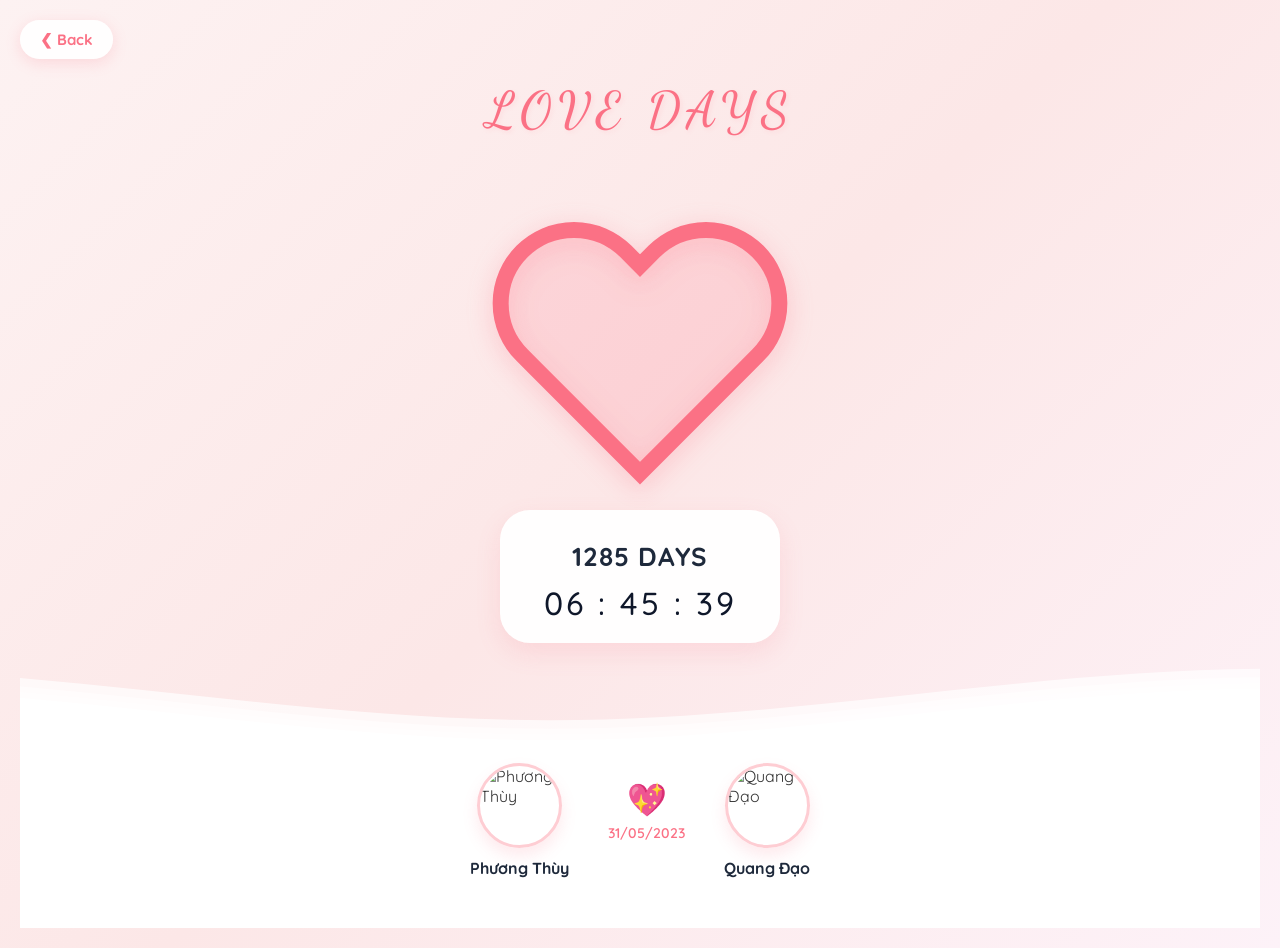
==== days.html @ f85bf38a "new" ====
<!DOCTYPE html>
<html lang="vi">
<head>
    <meta charset="UTF-8">
    <meta name="viewport" content="width=device-width, initial-scale=1.0">
    <title>Love Days</title>
    <link rel="stylesheet" href="style.css">
</head>
<body>
    <a href="menu.html" class="back-btn">❮ Back</a>

    <div class="page-title">LOVE DAYS</div>

    <div class="big-heart-container" onclick="openPopup()" title="Bấm vào anh đi!">
        <svg viewBox="0 0 24 24" xmlns="http://www.w3.org/2000/svg">
            <path d="M20.84 4.61a5.5 5.5 0 0 0-7.78 0L12 5.67l-1.06-1.06a5.5 5.5 0 0 0-7.78 7.78l1.06 1.06L12 21.23l7.78-7.78 1.06-1.06a5.5 5.5 0 0 0 0-7.78z"></path>
        </svg>
    </div>

    <div class="counter-box">
        <div class="days-number"><span id="day-count">0</span> DAYS</div>
        <div class="timer" id="time-count">00 : 00 : 00</div>
    </div>

    <div class="wave-container">
        <svg class="waves" xmlns="http://www.w3.org/2000/svg" xmlns:xlink="http://www.w3.org/1999/xlink" viewBox="0 24 150 28" preserveAspectRatio="none" shape-rendering="auto">
            <defs>
                <path id="gentle-wave" d="M-160 44c30 0 58-18 88-18s 58 18 88 18 58-18 88-18 58 18 88 18 v44h-352z" />
            </defs>
            <g class="parallax">
                <use xlink:href="#gentle-wave" x="48" y="0" fill="rgba(255,255,255,0.7)" />
                <use xlink:href="#gentle-wave" x="48" y="3" fill="rgba(255,255,255,0.5)" />
                <use xlink:href="#gentle-wave" x="48" y="5" fill="rgba(255,255,255,0.3)" />
                <use xlink:href="#gentle-wave" x="48" y="7" fill="#ffffff" />
            </g>
        </svg>
    </div>

    <div class="bottom-white-section">
        <div class="profiles-container">
            <div class="person">
                <img src="https://images.unsplash.com/photo-1534528741775-53994a69daeb?w=400&auto=format&fit=crop" alt="Phương Thùy">
                <div class="person-name">Phương Thùy</div>
            </div>

            <div class="center-info">
                <div class="center-heart">💖</div>
                <div class="anniversary-date">31/05/2023</div>
            </div>

            <div class="person">
                <img src="https://images.unsplash.com/photo-1506794778202-cad84cf45f1d?w=400&auto=format&fit=crop" alt="Quang Đạo">
                <div class="person-name">Quang Đạo</div>
            </div>
        </div>
    </div>

    <div class="popup-overlay" id="secret-popup" onclick="closePopupOutside(event)">
        <div class="popup-box">
            <div class="popup-decor">🎁</div>
            <h3>Bí mật nhỏ...</h3>
            <p>Mỗi khi thấy nhớ em, anh lại vào đây ngắm cái đồng hồ này chạy. Cảm ơn em đã ở bên anh suốt thời gian qua!</p>
            <button class="close-btn" onclick="closePopup()">Yêu anh nhất!</button>
        </div>
    </div>

    <script>
        const startDate = new Date("2023-05-31T00:00:00").getTime();

        function updateTimer() {
            const now = new Date().getTime();
            const difference = now - startDate;

            const days = Math.floor(difference / (1000 * 60 * 60 * 24));
            const hours = Math.floor((difference % (1000 * 60 * 60 * 24)) / (1000 * 60 * 60));
            const minutes = Math.floor((difference % (1000 * 60 * 60)) / (1000 * 60));
            const seconds = Math.floor((difference % (1000 * 60)) / 1000);

            const formatHours = hours < 10 ? "0" + hours : hours;
            const formatMinutes = minutes < 10 ? "0" + minutes : minutes;
            const formatSeconds = seconds < 10 ? "0" + seconds : seconds;

            document.getElementById("day-count").innerText = days;
            document.getElementById("time-count").innerText = `${formatHours} : ${formatMinutes} : ${formatSeconds}`;
        }

        setInterval(updateTimer, 1000);
        updateTimer();

        const popup = document.getElementById("secret-popup");

        function openPopup() {
            popup.classList.add("show");
        }

        function closePopup() {
            popup.classList.remove("show");
        }

        function closePopupOutside(event) {
            if (event.target === popup) {
                closePopup();
            }
        }
    </script>
</body>
</html>
---- style.css ----
/* style.css - BẢN NÂNG CẤP ANIMATION VIP */
@import url('https://fonts.googleapis.com/css2?family=Dancing+Script:wght@700&family=Quicksand:wght@500;600;700&display=swap');

* {
    box-sizing: border-box;
    margin: 0;
    padding: 0;
}

/* Nền chuyển màu mượt mà + Hiệu ứng xuất hiện */
body {
    font-family: 'Quicksand', sans-serif;
    background: linear-gradient(135deg, #fff5f5, #fce7e7, #fdf2f8, #fff5f5);
    background-size: 400% 400%;
    animation: gradientBG 15s ease infinite, fadeIn 0.8s ease-out forwards;
    color: #333;
    min-height: 100vh;
    display: flex;
    flex-direction: column;
    align-items: center;
    padding: 20px;
    overflow-x: hidden;
}

/* Keyframe cho nền và xuất hiện trang */
@keyframes gradientBG {
    0% { background-position: 0% 50%; }
    50% { background-position: 100% 50%; }
    100% { background-position: 0% 50%; }
}

@keyframes fadeIn {
    from { opacity: 0; }
    to { opacity: 1; }
}

/* Nút quay lại Menu (Có hiệu ứng nảy) */
.back-btn {
    position: absolute;
    top: 20px;
    left: 20px;
    text-decoration: none;
    color: #fb7185;
    font-weight: bold;
    font-size: 16px;
    background: white;
    padding: 8px 18px;
    border-radius: 20px;
    box-shadow: 0 4px 10px rgba(251, 113, 133, 0.2);
    transition: all 0.3s cubic-bezier(0.25, 0.8, 0.25, 1);
    z-index: 100;
}

.back-btn:hover {
    transform: translateX(-5px);
    box-shadow: 0 6px 15px rgba(251, 113, 133, 0.4);
    background: #fff0f2;
}

/* Tiêu đề chung (Rơi từ trên xuống) */
.page-title {
    font-family: 'Dancing Script', cursive;
    font-size: 45px;
    color: #fb7185;
    margin-top: 40px;
    margin-bottom: 30px;
    text-align: center;
    letter-spacing: 1px;
    text-shadow: 2px 2px 4px rgba(251, 113, 133, 0.1);
    animation: slideDown 0.8s cubic-bezier(0.25, 0.8, 0.25, 1) forwards;
}

@keyframes slideDown {
    from { opacity: 0; transform: translateY(-30px); }
    to { opacity: 1; transform: translateY(0); }
}

/* --- TRANG MENU CHÍNH --- */
.menu-card {
    background-color: rgba(255, 255, 255, 0.9);
    backdrop-filter: blur(10px);
    width: 100%;
    max-width: 400px;
    border-radius: 25px;
    padding: 25px;
    margin-bottom: 20px;
    text-align: center;
    text-decoration: none;
    color: inherit;
    display: block;
    box-shadow: 0 10px 25px rgba(251, 113, 133, 0.15);
    border: 2px solid transparent;
    transition: all 0.4s cubic-bezier(0.175, 0.885, 0.32, 1.275);
    
    /* Trượt từ dưới lên, mờ ảo xuất hiện */
    opacity: 0;
    transform: translateY(40px);
    animation: slideUpFade 0.6s cubic-bezier(0.25, 0.8, 0.25, 1) forwards;
}

/* Set delay để các nút xuất hiện lần lượt (Stagger effect) */
a.menu-card:nth-of-type(1) { animation-delay: 0.1s; }
a.menu-card:nth-of-type(2) { animation-delay: 0.2s; }
a.menu-card:nth-of-type(3) { animation-delay: 0.3s; }

@keyframes slideUpFade {
    to { opacity: 1; transform: translateY(0); }
}

.menu-card:hover {
    transform: scale(1.03) translateY(-5px) !important;
    border: 2px solid #fecdd3;
    box-shadow: 0 15px 35px rgba(251, 113, 133, 0.25);
}

.menu-card-icon {
    font-size: 50px;
    margin-bottom: 15px;
    /* Hiệu ứng nhịp đập cho icon */
    animation: pulse 2s infinite ease-in-out;
}

.menu-card h3 {
    font-size: 22px;
    margin-bottom: 5px;
    color: #e11d48;
}

.menu-card p {
    font-size: 14px;
    color: #64748b;
    margin-bottom: 10px;
}

/* --- TRANG ĐẾM NGÀY --- */
.big-heart-container {
    position: relative;
    width: 280px;
    height: 280px;
    margin: 30px auto;
    /* Trái tim đập thình thịch */
    animation: pulse 1.5s infinite ease-in-out;
}

@keyframes pulse {
    0% { transform: scale(1); }
    50% { transform: scale(1.05); }
    100% { transform: scale(1); }
}

.big-heart {
    width: 100%;
    height: 100%;
    background: url('data:image/svg+xml;utf8,<svg xmlns="http://www.w3.org/2000/svg" viewBox="0 0 24 24" fill="none" stroke="%23ff9a9e" stroke-width="0.8"><path d="M20.84 4.61a5.5 5.5 0 0 0-7.78 0L12 5.67l-1.06-1.06a5.5 5.5 0 0 0-7.78 7.78l1.06 1.06L12 21.23l7.78-7.78 1.06-1.06a5.5 5.5 0 0 0 0-7.78z"></path></svg>') no-repeat center;
    background-size: contain;
    filter: drop-shadow(0 10px 15px rgba(251, 113, 133, 0.3));
}

.days-number {
    font-size: 45px;
    font-weight: 700;
    margin-top: 10px;
    text-align: center;
    color: #333;
    animation: popIn 0.8s cubic-bezier(0.175, 0.885, 0.32, 1.275) forwards;
}

.timer {
    font-size: 28px;
    font-weight: 600;
    text-align: center;
    letter-spacing: 3px;
    color: #64748b;
    margin-top: 10px;
    animation: fadeIn 1s ease-in forwards;
    animation-delay: 0.5s;
    opacity: 0;
}

@keyframes popIn {
    0% { opacity: 0; transform: scale(0.5); }
    100% { opacity: 1; transform: scale(1); }
}

* {
            box-sizing: border-box;
            margin: 0;
            padding: 0;
        }

        body {
            font-family: 'Quicksand', sans-serif;
            background: linear-gradient(180deg, #fdf2f2 0%, #fce7e7 100%);
            min-height: 100vh;
            display: flex;
            flex-direction: column;
            align-items: center;
            overflow-x: hidden;
            color: #333;
        }

        .back-btn {
            position: absolute;
            top: 20px;
            left: 20px;
            text-decoration: none;
            color: #64748b;
            font-weight: 600;
            font-size: 14px;
            background: rgba(255, 255, 255, 0.8);
            padding: 8px 16px;
            border-radius: 20px;
            box-shadow: 0 2px 10px rgba(0,0,0,0.05);
            transition: all 0.3s;
            backdrop-filter: blur(5px);
            z-index: 10;
        }

        .back-btn:hover {
            background: white;
            transform: translateX(-3px);
        }

        .page-title {
            margin-top: 60px;
            font-size: 28px;
            font-weight: 500;
            color: #f43f5e;
            letter-spacing: 6px;
            text-shadow: 1px 1px 3px rgba(244, 63, 94, 0.1);
        }

        /* --- TRÁI TIM RUNG RUNG VÀ CÓ MÀU HỒNG --- */
        .big-heart-container {
            width: 320px;
            height: 320px;
            margin-top: 20px;
            display: flex;
            justify-content: center;
            align-items: center;
            /* Đổi sang animation rung nhẹ */
            animation: rungNhe 2s infinite; 
            cursor: pointer; 
            transition: filter 0.3s;
            z-index: 5;
        }

        .big-heart-container:hover {
            /* Tỏa sáng khi rê chuột vào */
            filter: drop-shadow(0 0 20px rgba(251, 113, 133, 0.8));
        }

        .big-heart-container svg {
            width: 100%;
            height: 100%;
            stroke: #fb7185; /* Viền hồng đậm */
            stroke-width: 1.2;
            /* Tô màu hồng nhạt cùng tone bên trong trái tim */
            fill: rgba(251, 113, 133, 0.15); 
            filter: drop-shadow(0 6px 12px rgba(251, 113, 133, 0.3));
        }

        /* Keyframes: Vừa đập to ra vừa lắc qua lắc lại 3 độ */
        @keyframes rungNhe {
            0% { transform: scale(1) rotate(0deg); }
            10% { transform: scale(1.05) rotate(-3deg); }
            20% { transform: scale(1.05) rotate(3deg); }
            30% { transform: scale(1.05) rotate(-3deg); }
            40% { transform: scale(1.05) rotate(3deg); }
            50% { transform: scale(1) rotate(0deg); }
            100% { transform: scale(1) rotate(0deg); }
        }

        .counter-box {
            background: rgba(255, 255, 255, 0.95);
            backdrop-filter: blur(10px);
            padding: 20px 40px;
            border-radius: 30px;
            box-shadow: 0 10px 25px rgba(251, 113, 133, 0.15);
            text-align: center;
            margin-top: -30px;
            z-index: 6;
            min-width: 280px;
            pointer-events: none; 
        }

        .days-number {
            font-size: 26px;
            font-weight: 700;
            color: #1e293b;
            letter-spacing: 1px;
            margin-bottom: 8px;
        }

        .timer {
            font-size: 32px;
            font-weight: 500;
            color: #0f172a;
            letter-spacing: 3px;
        }

        /* --- ANIMATION LƯỢN SÓNG --- */
        .wave-container {
            width: 100%;
            height: 80px;
            margin-top: 20px;
            overflow: hidden;
            line-height: 0; 
        }

        .waves {
            width: 100%;
            height: 100%;
        }

        .parallax > use {
            animation: move-forever 25s cubic-bezier(.55,.5,.45,.5) infinite;
        }
        .parallax > use:nth-child(1) { animation-delay: -2s; animation-duration: 7s; }
        .parallax > use:nth-child(2) { animation-delay: -3s; animation-duration: 10s; }
        .parallax > use:nth-child(3) { animation-delay: -4s; animation-duration: 13s; }
        .parallax > use:nth-child(4) { animation-delay: -5s; animation-duration: 20s; }

        @keyframes move-forever {
            0% { transform: translate3d(-90px,0,0); }
            100% { transform: translate3d(85px,0,0); }
        }

        /* --- KHU VỰC AVATAR --- */
        .bottom-white-section {
            background-color: #ffffff;
            width: 100%;
            flex-grow: 1;
            display: flex;
            justify-content: center;
            align-items: flex-start;
            padding-top: 20px;
            padding-bottom: 50px;
        }

        .profiles-container {
            display: flex;
            justify-content: space-between;
            align-items: center;
            width: 100%;
            max-width: 380px;
            padding: 0 20px;
        }

        .person {
            display: flex;
            flex-direction: column;
            align-items: center;
            gap: 10px;
        }

        .person img {
            width: 85px;
            height: 85px;
            border-radius: 50%;
            object-fit: cover;
            border: 3px solid #fecdd3;
            box-shadow: 0 8px 15px rgba(251, 113, 133, 0.15);
            transition: transform 0.3s;
        }

        .person img:hover {
            transform: scale(1.08) rotate(5deg);
        }

        .person-name {
            font-weight: 700;
            font-size: 16px;
            color: #1e293b;
        }

        .center-info {
            display: flex;
            flex-direction: column;
            align-items: center;
            gap: 5px;
            margin-top: -20px;
        }

        .center-heart {
            font-size: 32px;
            animation: heartbeat 1.5s infinite;
        }

        .anniversary-date {
            font-weight: 600;
            font-size: 14px;
            color: #fb7185;
        }

        @keyframes heartbeat {
            0%, 100% { transform: scale(1); }
            50% { transform: scale(1.15); }
        }

        /* --- CSS POPUP --- */
        .popup-overlay {
            position: fixed;
            inset: 0;
            background: rgba(0, 0, 0, 0.4);
            backdrop-filter: blur(5px);
            z-index: 1000;
            display: flex;
            justify-content: center;
            align-items: center;
            opacity: 0;
            visibility: hidden;
            transition: all 0.3s ease;
        }

        .popup-overlay.show {
            opacity: 1;
            visibility: visible;
        }

        .popup-box {
            background: #fff;
            width: 90%;
            max-width: 350px;
            padding: 30px 20px;
            border-radius: 20px;
            text-align: center;
            box-shadow: 0 20px 40px rgba(0,0,0,0.2);
            position: relative;
            transform: scale(0.8) translateY(30px);
            transition: all 0.4s cubic-bezier(0.175, 0.885, 0.32, 1.275);
        }

        .popup-overlay.show .popup-box {
            transform: scale(1) translateY(0);
        }

        .popup-box h3 {
            font-family: 'Dancing Script', cursive;
            font-size: 32px;
            color: #e11d48;
            margin-bottom: 10px;
        }

        .popup-box p {
            font-size: 16px;
            color: #475569;
            line-height: 1.5;
            margin-bottom: 20px;
        }

        .close-btn {
            background: #fb7185;
            color: white;
            border: none;
            padding: 10px 25px;
            border-radius: 20px;
            font-family: 'Quicksand', sans-serif;
            font-weight: 600;
            font-size: 16px;
            cursor: pointer;
            transition: background 0.3s;
        }

        .close-btn:hover {
            background: #e11d48;
        }

        .popup-decor {
            font-size: 40px;
            position: absolute;
            top: -20px;
            left: 50%;
            transform: translateX(-50%);
            animation: pulse 2s infinite;
        }

/* --- TRANG ALBUM (POLAROID) --- */
.gallery-grid {
    display: grid;
    grid-template-columns: 1fr 1fr;
    gap: 20px;
    max-width: 600px;
    width: 100%;
    padding-bottom: 40px;
}

.polaroid {
    background: white;
    padding: 12px 12px 25px 12px;
    border-radius: 4px;
    box-shadow: 0 8px 20px rgba(0,0,0,0.08);
    text-align: center;
    transition: all 0.4s cubic-bezier(0.175, 0.885, 0.32, 1.275);
    
    /* Trượt lên lần lượt */
    opacity: 0;
    transform: translateY(30px);
    animation: slideUpFade 0.6s forwards;
}

.polaroid:nth-child(1) { animation-delay: 0.1s; }
.polaroid:nth-child(2) { animation-delay: 0.2s; }
.polaroid:nth-child(3) { animation-delay: 0.3s; }
.polaroid:nth-child(4) { animation-delay: 0.4s; }

.polaroid:hover {
    transform: scale(1.08) rotate(3deg) !important;
    box-shadow: 0 15px 30px rgba(0,0,0,0.2);
    z-index: 10;
}

.polaroid img {
    width: 100%;
    aspect-ratio: 1/1;
    object-fit: cover;
    margin-bottom: 12px;
    border-radius: 2px;
}

.polaroid p {
    font-size: 15px;
    font-weight: 600;
    color: #333;
    font-family: 'Dancing Script', cursive; /* Font chữ viết tay cho ảnh polaroid */
    font-size: 22px;
}

/* --- TRANG THƯ TÌNH --- */
.letter-paper {
    background: #fffdf8;
    background-image: repeating-linear-gradient(transparent, transparent 31px, #e2e8f0 31px, #e2e8f0 32px);
    padding: 40px 35px;
    border-radius: 8px;
    box-shadow: 0 15px 35px rgba(0,0,0,0.1), inset 0 0 20px rgba(251, 113, 133, 0.05);
    max-width: 550px;
    width: 100%;
    line-height: 32px; /* Khớp với dòng kẻ ngang */
    font-size: 18px;
    text-align: justify;
    color: #334155;
    
    opacity: 0;
    animation: fadeIn 1.5s ease-in forwards;
    animation-delay: 0.3s;
}

* {
            box-sizing: border-box;
            margin: 0;
            padding: 0;
        }

        body {
            font-family: 'Quicksand', sans-serif;
            background: linear-gradient(135deg, #fdf2f2, #fce7e7, #fdf2f8);
            min-height: 100vh;
            overflow-x: hidden;
            color: #333;
        }

        .back-btn {
            position: fixed;
            top: 20px;
            left: 20px;
            text-decoration: none;
            color: #fb7185;
            font-weight: bold;
            font-size: 15px;
            background: rgba(255, 255, 255, 0.9);
            padding: 10px 20px;
            border-radius: 25px;
            box-shadow: 0 4px 15px rgba(251, 113, 133, 0.2);
            z-index: 999;
            transition: transform 0.3s;
        }

        .back-btn:hover {
            transform: translateX(-5px);
        }

        /* --- CẢNH 1: PHONG BÌ THƯ 3D (GIỮ NGUYÊN VÌ ĐÃ RẤT ĐẸP) --- */
        #envelope-scene {
            position: fixed;
            inset: 0;
            display: flex;
            justify-content: center;
            align-items: center;
            z-index: 50;
            transition: all 1.2s cubic-bezier(0.25, 0.8, 0.2, 1);
        }

        #envelope-scene.fade-out {
            opacity: 0;
            transform: scale(1.6);
            pointer-events: none;
        }

        .hover-wrapper {
            animation: float 3.5s ease-in-out infinite;
        }

        @keyframes float {
            0%, 100% { transform: translateY(0); }
            50% { transform: translateY(-15px); }
        }

        .envelope {
            width: 360px;
            height: 240px;
            position: relative;
            perspective: 2000px;
            filter: drop-shadow(0 20px 40px rgba(251, 113, 133, 0.4));
        }

        .env-back {
            position: absolute;
            inset: 0;
            background: #e11d48;
            border-radius: 12px;
            z-index: 1;
        }

        /* Tờ giấy nhỏ nhú ra từ phong bì */
        .env-letter-inside {
            position: absolute;
            left: 20px; right: 20px; top: 20px; bottom: 20px;
            background: #fdf2f2; /* Màu giống mặt ngoài của giấy gập */
            border-radius: 8px;
            z-index: 2;
            box-shadow: 0 5px 15px rgba(0,0,0,0.15);
            transition: transform 1.5s cubic-bezier(0.25, 0.8, 0.2, 1.1);
            display: flex;
            justify-content: center;
            align-items: center;
            border: 1px solid #fecdd3;
        }

        .env-letter-inside h2 {
            font-family: 'Dancing Script', cursive;
            font-size: 28px;
            color: #fb7185;
        }

        .env-letter-inside.slide-up {
            transform: translateY(-160px);
        }

        .env-front-wrapper {
            position: absolute;
            inset: 0;
            z-index: 3;
            border-radius: 12px;
            overflow: hidden;
        }

        .env-flap-left {
            position: absolute;
            top: 0; bottom: 0; left: 0; width: 55%;
            background: #fda4af;
            clip-path: polygon(0 0, 100% 50%, 0 100%);
        }
        .env-flap-right {
            position: absolute;
            top: 0; bottom: 0; right: 0; width: 55%;
            background: #fda4af;
            clip-path: polygon(100% 0, 0 50%, 100% 100%);
        }
        .env-flap-bottom {
            position: absolute;
            bottom: 0; left: 0; right: 0; height: 60%;
            background: #fb7185;
            clip-path: polygon(0 100%, 50% 0, 100% 100%);
            filter: drop-shadow(0 -5px 10px rgba(0,0,0,0.1));
        }

        .env-flap-top {
            position: absolute;
            top: 0; left: 0; right: 0; height: 60%;
            background: #fecdd3;
            clip-path: polygon(0 0, 100% 0, 50% 100%);
            z-index: 4;
            transform-origin: top center;
            transition: transform 1.2s cubic-bezier(0.4, 0, 0.2, 1), z-index 0s 0.6s;
            border-radius: 12px 12px 0 0;
        }

        .env-flap-top.open {
            transform: rotateX(180deg);
            z-index: 1;
        }

        .heart-seal {
            position: absolute;
            bottom: 10px; left: 50%;
            transform: translateX(-50%);
            font-size: 45px;
            filter: drop-shadow(0 4px 5px rgba(0,0,0,0.2));
            transition: opacity 0.3s ease;
        }

        .env-flap-top.open .heart-seal {
            opacity: 0;
        }


        /* --- CẢNH 2: BỨC THƯ 3D TỰ MỞ NẾP GẤP (BẢN ĐỘ VIP) --- */
        #full-letter-scene {
            display: none;
            min-height: 100vh;
            flex-direction: column;
            align-items: center;
            justify-content: flex-start;
            padding: 80px 20px 40px 20px;
            opacity: 0;
            transform: scale(0.8) translateY(50px);
            transition: all 1.2s cubic-bezier(0.25, 0.8, 0.2, 1);
            position: relative;
            z-index: 10;
        }

        #full-letter-scene.show {
            opacity: 1;
            transform: scale(1) translateY(0);
        }

        .page-title {
            font-family: 'Dancing Script', cursive;
            font-size: 50px;
            color: #fb7185;
            margin-bottom: 30px;
            text-shadow: 2px 2px 4px rgba(251, 113, 133, 0.1);
        }

        /* Khung chứa bức thư để tạo không gian 3D */
        .letter-wrapper {
            position: relative;
            max-width: 580px;
            width: 100%;
            perspective: 2500px; /* Độ sâu không gian 3D */
            margin: 0 auto;
            border-radius: 12px;
        }

        /* --- 3 NẾP GẤP GIẤY ẢO ẢNH --- */
        .fold-top, .fold-middle, .fold-bottom {
            position: absolute;
            left: 0; right: 0;
            -webkit-transform-style: preserve-3d;
            transform-style: preserve-3d;
            z-index: 5;
        }

        /* Nếp gập trên cùng (Gập úp xuống) */
        .fold-top {
            top: 0; height: 33.5%;
            transform-origin: bottom;
            transform: rotateX(-179.5deg); /* Gập úp -180 độ */
            z-index: 7; /* Nằm trên cùng */
            border-radius: 12px 12px 0 0;
        }

        /* Khúc giữa cố định */
        .fold-middle {
            top: 33.3%; height: 33.4%;
            z-index: 5;
            box-shadow: 0 15px 40px rgba(251, 113, 133, 0.4);
            transition: box-shadow 0.5s 0.8s; /* Xóa bóng đổ khi giấy mở ra */
        }

        /* Nếp gập dưới cùng (Gập ngược lên) */
        .fold-bottom {
            bottom: 0; height: 33.5%;
            transform-origin: top;
            transform: rotateX(179.5deg); /* Gập lên 180 độ */
            z-index: 6;
            border-radius: 0 0 12px 12px;
        }

        /* Mặt trước và mặt sau của tờ giấy */
        .fold-front, .fold-back {
            position: absolute;
            inset: 0;
            -webkit-backface-visibility: hidden;
            backface-visibility: hidden;
            border-radius: inherit;
        }
        
        .fold-front {
            background: #fffdf8; /* Màu giấy trắng ngà bên trong */
            transform: rotateX(0deg);
        }
        
        .fold-back {
            background: #fdf2f2; /* Màu hồng nhạt của mặt ngoài tờ giấy */
            transform: rotateX(180deg);
            border: 1px solid #fecdd3;
            display: flex;
            align-items: center;
            justify-content: center;
        }

        /* Dòng chữ thả thính nằm ở mặt ngoài lúc giấy đang gập */
        .fold-top .fold-back {
            box-shadow: 0 10px 20px rgba(0,0,0,0.1); /* Đổ bóng nhẹ cho cục giấy gập */
        }

        /* Kích hoạt mở nếp gấp */
        .fold-top.open {
            transform: rotateX(0deg);
            transition: transform 0.9s cubic-bezier(0.25, 0.8, 0.2, 1);
        }
        
        .fold-bottom.open {
            transform: rotateX(0deg);
            transition: transform 0.9s cubic-bezier(0.25, 0.8, 0.2, 1) 0.35s; /* Mở sau nếp top một chút */
        }
        
        .fold-middle.open {
            box-shadow: none; /* Mất bóng của cục gập */
        }

        /* --- NỘI DUNG THỰC SỰ CỦA BỨC THƯ --- */
        .paper-content {
            position: relative;
            background: transparent;
            /* Dòng kẻ ngang của giấy vở */
            background-image: repeating-linear-gradient(transparent, transparent 31px, #cbd5e1 31px, #cbd5e1 32px);
            padding: 50px 35px 70px 35px;
            border-radius: 12px;
            line-height: 32px;
            font-size: 17px;
            text-align: justify;
            color: #1e293b;
            z-index: 10;
            opacity: 0;
            /* Phải đợi các nếp gấp mở xong (khoảng 1.2 giây) thì chữ mới hiện lên */
            transition: opacity 1s ease 1.2s, box-shadow 1s ease 1.2s; 
        }

        .paper-content.show {
            opacity: 1;
            /* Khi mở phẳng ra thì bức thư có bóng đổ lớn ở nền */
            box-shadow: 0 20px 50px rgba(251, 113, 133, 0.2);
        }

        .signature {
            text-align: right;
            margin-top: 40px;
            font-family: 'Dancing Script', cursive;
            font-size: 30px;
            color: #e11d48;
            font-weight: bold;
        }

        .organic-heart {
            position: absolute;
            font-size: 20px;
            opacity: 0;
            pointer-events: none;
            animation: flyUpAndFade 4s ease-in forwards;
            z-index: 1;
        }

        @keyframes flyUpAndFade {
            0% { transform: translateY(0) scale(0.5); opacity: 0; }
            20% { opacity: 0.8; }
            100% { transform: translateY(-250px) scale(1.5); opacity: 0; }
        }
/* Nút ở trang khóa (Màn hình 1) */
button {
    transition: all 0.3s ease;
}
button:hover {
    transform: translateY(-3px);
    box-shadow: 0 8px 20px rgba(251, 113, 133, 0.4) !important;
    background: #e11d48 !important;
}

/* Thêm delay cho nút thứ 4 để nó xuất hiện nối tiếp 3 nút kia */
        a.menu-card:nth-of-type(4) { animation-delay: 0.4s; }

/* ========================================================
   GIAO DIỆN ĐIỆN THOẠI (Màn hình nhỏ hơn 768px) 
   ======================================================== */
@media screen and (max-width: 768px) {
    /* Thu nhỏ tiêu đề */
    .page-title { 
        font-size: 24px; 
        margin-top: 50px; 
        letter-spacing: 3px;
    }

    /* --- Dành cho trang DAYS.HTML --- */
    /* Thu nhỏ trái tim */
    .big-heart-container { 
        width: 240px; 
        height: 240px; 
    }
    
    /* Thu nhỏ hộp đồng hồ */
    .counter-box { 
        min-width: 240px; 
        padding: 15px 20px; 
        margin-top: -20px; 
    }
    .days-number { font-size: 20px; }
    .timer { font-size: 24px; letter-spacing: 2px; }

    /* Thu nhỏ cụm Avatar 2 người */
    .profiles-container { padding: 0 10px; }
    .person img { width: 65px; height: 65px; }
    .person-name { font-size: 14px; }
    .center-heart { font-size: 24px; }
    .anniversary-date { font-size: 12px; }

    /* Thu nhỏ hộp Popup */
    .popup-box { padding: 25px 15px; width: 85%; }
    .popup-box h3 { font-size: 26px; }
    .popup-box p { font-size: 14px; }


    /* --- Dành cho trang LETTER.HTML --- */
    /* Thu nhỏ phong bì lúc bay bay */
    .envelope { 
        transform: scale(0.85); /* Thu nhỏ phong bì còn 85% */
    }
    
    /* Thu nhỏ tờ giấy 3D lúc lật ra */
    #full-letter-scene {
        padding: 60px 15px 30px 15px;
    }
    .paper-content, .letter-paper { 
        padding: 30px 20px 40px 20px; 
        font-size: 15px; 
        line-height: 28px; /* Giảm khoảng cách dòng kẻ */
        background-image: repeating-linear-gradient(transparent, transparent 27px, #cbd5e1 27px, #cbd5e1 28px);
    }
    .signature { font-size: 24px; margin-top: 20px; }

    /* Nút back trên điện thoại cho gọn */
    .back-btn { 
        padding: 6px 14px; 
        font-size: 13px; 
        top: 15px; 
        left: 15px; 
    }
}
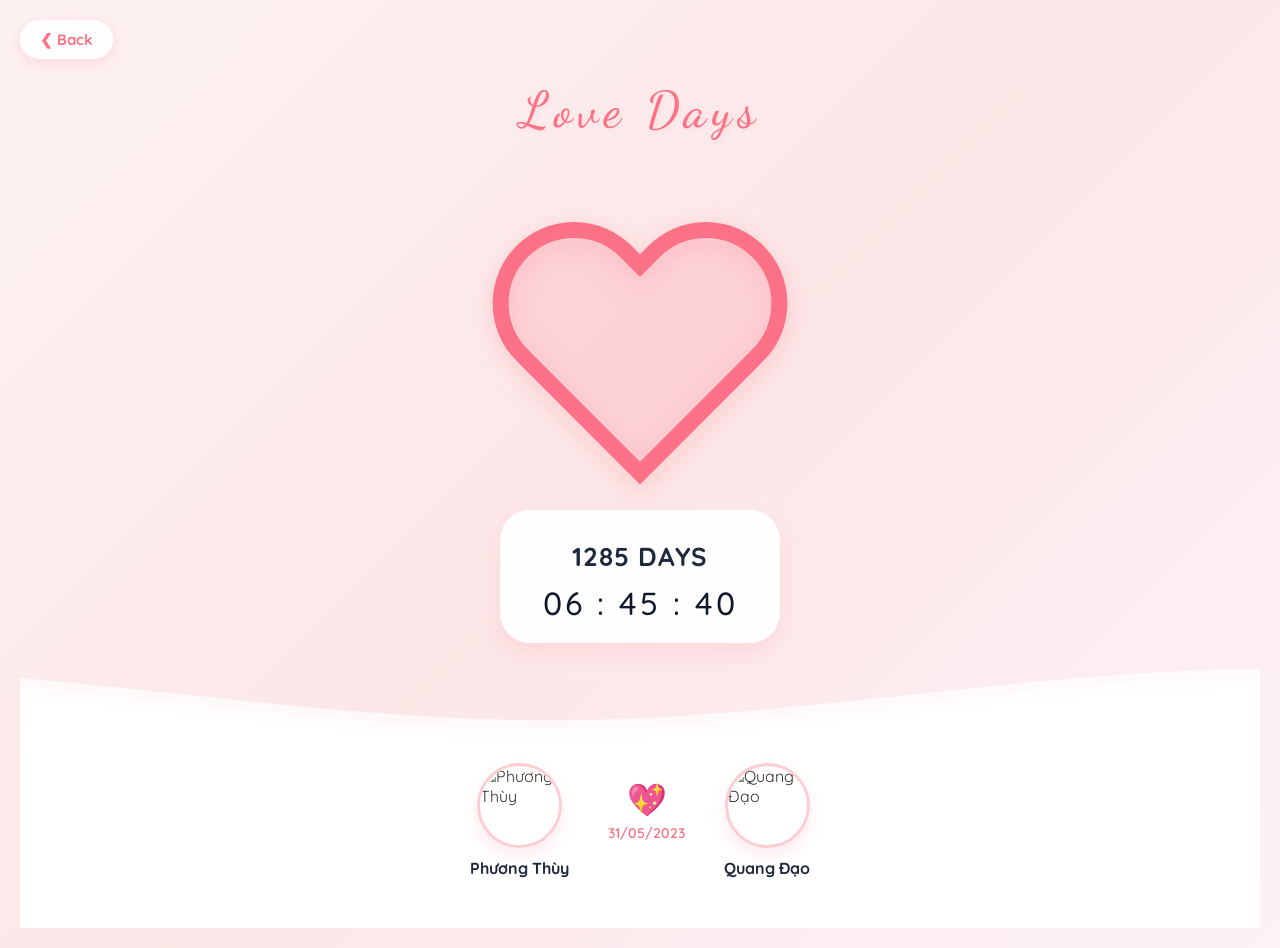
==== commit 2ed71222: "fix xanh" ====
--- a/days.html
+++ b/days.html
@@ -9,7 +9,7 @@
 <body>
     <a href="menu.html" class="back-btn">❮ Back</a>
 
-    <div class="page-title">LOVE DAYS</div>
+    <div class="page-title">Love Days</div>
 
     <div class="big-heart-container" onclick="openPopup()" title="Bấm vào anh đi!">
         <svg viewBox="0 0 24 24" xmlns="http://www.w3.org/2000/svg">
--- a/style.css
+++ b/style.css
@@ -5,6 +5,12 @@
     box-sizing: border-box;
     margin: 0;
     padding: 0;
+
+    /* Tắt cái chớp xanh khi bấm trên điện thoại */
+    -webkit-tap-highlight-color: transparent; 
+    
+    /* Tắt viền xanh focus khi click trên máy tính */
+    outline: none;
 }
 
 /* Nền chuyển màu mượt mà + Hiệu ứng xuất hiện */
@@ -881,68 +887,160 @@
         a.menu-card:nth-of-type(4) { animation-delay: 0.4s; }
 
 /* ========================================================
-   GIAO DIỆN ĐIỆN THOẠI (Màn hình nhỏ hơn 768px) 
+   🔥 GIAO DIỆN ĐIỆN THOẠI (Mobile Responsive Tối Ưu Lại) 🔥
    ======================================================== */
 @media screen and (max-width: 768px) {
-    /* Thu nhỏ tiêu đề */
+    /* CHUNG */
+    body { 
+        /* Ép lề 2 bên bằng 0 để các mảng màu trắng có thể tràn full viền */
+        padding: 15px 0; 
+    }
+    
     .page-title { 
-        font-size: 24px; 
-        margin-top: 50px; 
-        letter-spacing: 3px;
-    }
-
-    /* --- Dành cho trang DAYS.HTML --- */
-    /* Thu nhỏ trái tim */
+        font-size: 32px; 
+        margin-top: 45px; 
+        margin-bottom: 20px;
+        letter-spacing: 2px;
+    }
+    
+    .back-btn { 
+        top: 15px; 
+        left: 15px; 
+        padding: 8px 14px; 
+        font-size: 13px; 
+        position: fixed; 
+    }
+
+    /* --------------------------------------
+       FIX ẢNH 1: LOVE DAYS (Trắng tràn full viền)
+       -------------------------------------- */
     .big-heart-container { 
-        width: 240px; 
-        height: 240px; 
+        width: 220px; 
+        height: 220px; 
+        margin-top: 10px; 
+    }
+    .counter-box { 
+        width: 90%; 
+        min-width: unset; 
+        padding: 12px 20px; 
+        margin-top: -20px; 
+    }
+    .days-number { font-size: 22px; margin-bottom: 4px; }
+    .timer { font-size: 22px; letter-spacing: 2px; }
+
+    /* Ép lượn sóng và nền trắng tràn ra 100% màn hình */
+    .wave-container { 
+        height: 50px; 
+        margin-top: 15px; 
+        width: 100vw; 
+        margin-left: 0; 
     }
     
-    /* Thu nhỏ hộp đồng hồ */
-    .counter-box { 
-        min-width: 240px; 
-        padding: 15px 20px; 
-        margin-top: -20px; 
-    }
-    .days-number { font-size: 20px; }
-    .timer { font-size: 24px; letter-spacing: 2px; }
-
-    /* Thu nhỏ cụm Avatar 2 người */
-    .profiles-container { padding: 0 10px; }
-    .person img { width: 65px; height: 65px; }
+    .bottom-white-section { 
+        width: 100vw; 
+        padding-left: 15px; 
+        padding-right: 15px; 
+    }
+
+    .profiles-container { padding: 0; max-width: 100%; width: 100%; }
+    .person img { width: 65px; height: 65px; border-width: 2px; }
     .person-name { font-size: 14px; }
-    .center-heart { font-size: 24px; }
+    .center-heart { font-size: 26px; }
     .anniversary-date { font-size: 12px; }
 
-    /* Thu nhỏ hộp Popup */
-    .popup-box { padding: 25px 15px; width: 85%; }
-    .popup-box h3 { font-size: 26px; }
-    .popup-box p { font-size: 14px; }
-
-
-    /* --- Dành cho trang LETTER.HTML --- */
-    /* Thu nhỏ phong bì lúc bay bay */
-    .envelope { 
-        transform: scale(0.85); /* Thu nhỏ phong bì còn 85% */
-    }
+    .popup-box { padding: 25px 15px; width: 88%; }
+    .popup-box h3 { font-size: 28px; }
+    .popup-box p { font-size: 15px; }
+
+
+    /* --------------------------------------
+       FIX ẢNH 2: MENU (Lùn xuống, rộng ra 2 bên)
+       -------------------------------------- */
+    .menu-card { 
+        padding: 12px 15px; /* Giảm độ dày trên dưới */
+        border-radius: 16px; 
+        margin-bottom: 12px;
+        width: 92%; /* Kéo dãn chiều ngang ra 92% màn hình */
+        max-width: none; 
+    }
+    .menu-card-icon { font-size: 35px; margin-bottom: 5px; } /* Icon gọn lại */
+    .menu-card h3 { font-size: 18px; margin-bottom: 2px; }
+    .menu-card p { font-size: 13px; margin-bottom: 5px; }
+
+
+    /* --------------------------------------
+       FIX ẢNH 3: TRANG KHÓA (Gọn gàng, mỏng lại)
+       -------------------------------------- */
+    /* Dùng CSS đè bẹp các chỉ số bị fix cứng trong thẻ HTML cũ */
+    div[style*="max-width: 400px"] {
+        padding: 25px 20px !important; 
+        width: 92% !important; 
+        max-width: none !important;
+        border-radius: 16px !important;
+    }
+    div[style*="max-width: 400px"] h2 { font-size: 22px !important; margin-bottom: 2px !important; }
+    div[style*="max-width: 400px"] p { margin-bottom: 15px !important; }
     
-    /* Thu nhỏ tờ giấy 3D lúc lật ra */
-    #full-letter-scene {
-        padding: 60px 15px 30px 15px;
-    }
+    input[type="password"] { 
+        padding: 10px !important; 
+        font-size: 16px !important; 
+        margin-bottom: 15px !important; 
+    }
+    button { 
+        padding: 12px !important; 
+        font-size: 16px !important; 
+    }
+
+
+    /* --- CÁC TRANG CÒN LẠI (Căn lề lại do body đã mất padding) --- */
+    .gallery-grid { 
+        grid-template-columns: 1fr; 
+        gap: 20px; 
+        padding: 0 15px; /* Thêm lề riêng cho album */
+        width: 100%; 
+    }
+    .polaroid { padding: 12px 12px 25px 12px; }
+    .polaroid:nth-child(odd) { transform: rotate(-2deg); }
+    .polaroid:nth-child(even) { transform: rotate(2deg); }
+    .polaroid p { font-size: 22px; }
+
+    .envelope { transform: scale(0.8); }
+    #full-letter-scene { padding: 70px 10px 30px 10px; }
+    .letter-wrapper { max-width: 100%; padding: 0 10px; }
     .paper-content, .letter-paper { 
         padding: 30px 20px 40px 20px; 
         font-size: 15px; 
-        line-height: 28px; /* Giảm khoảng cách dòng kẻ */
+        line-height: 28px; 
         background-image: repeating-linear-gradient(transparent, transparent 27px, #cbd5e1 27px, #cbd5e1 28px);
     }
     .signature { font-size: 24px; margin-top: 20px; }
-
-    /* Nút back trên điện thoại cho gọn */
-    .back-btn { 
-        padding: 6px 14px; 
-        font-size: 13px; 
-        top: 15px; 
-        left: 15px; 
-    }
+    .env-letter-inside h2 { font-size: 24px; }
+    .fold-back span { font-size: 28px !important; }
+
+    .timeline-container { padding: 10px 15px; margin-top: 20px; }
+    .milestone { 
+        width: 100%; 
+        padding-left: 55px !important; 
+        padding-right: 0 !important; 
+        text-align: left; 
+    }
+    .timeline-container::after { left: 25px !important; }
+    .milestone::after { 
+        left: 10px !important; 
+        width: 24px !important; 
+        height: 24px !important; 
+        font-size: 10px !important; 
+    }
+    .right { left: 0%; }
+    .content { padding: 15px 15px; }
+    .content h2 { font-size: 22px; }
+    .content p { font-size: 14px; }
+}
+
+/* Ép gọn hơn nữa cho mấy con iPhone đời cũ xíu xiu */
+@media screen and (max-width: 380px) {
+    .envelope { transform: scale(0.65); }
+    .big-heart-container { width: 190px; height: 190px; }
+    .timer { font-size: 18px; }
+    .page-title { font-size: 28px; }
 }
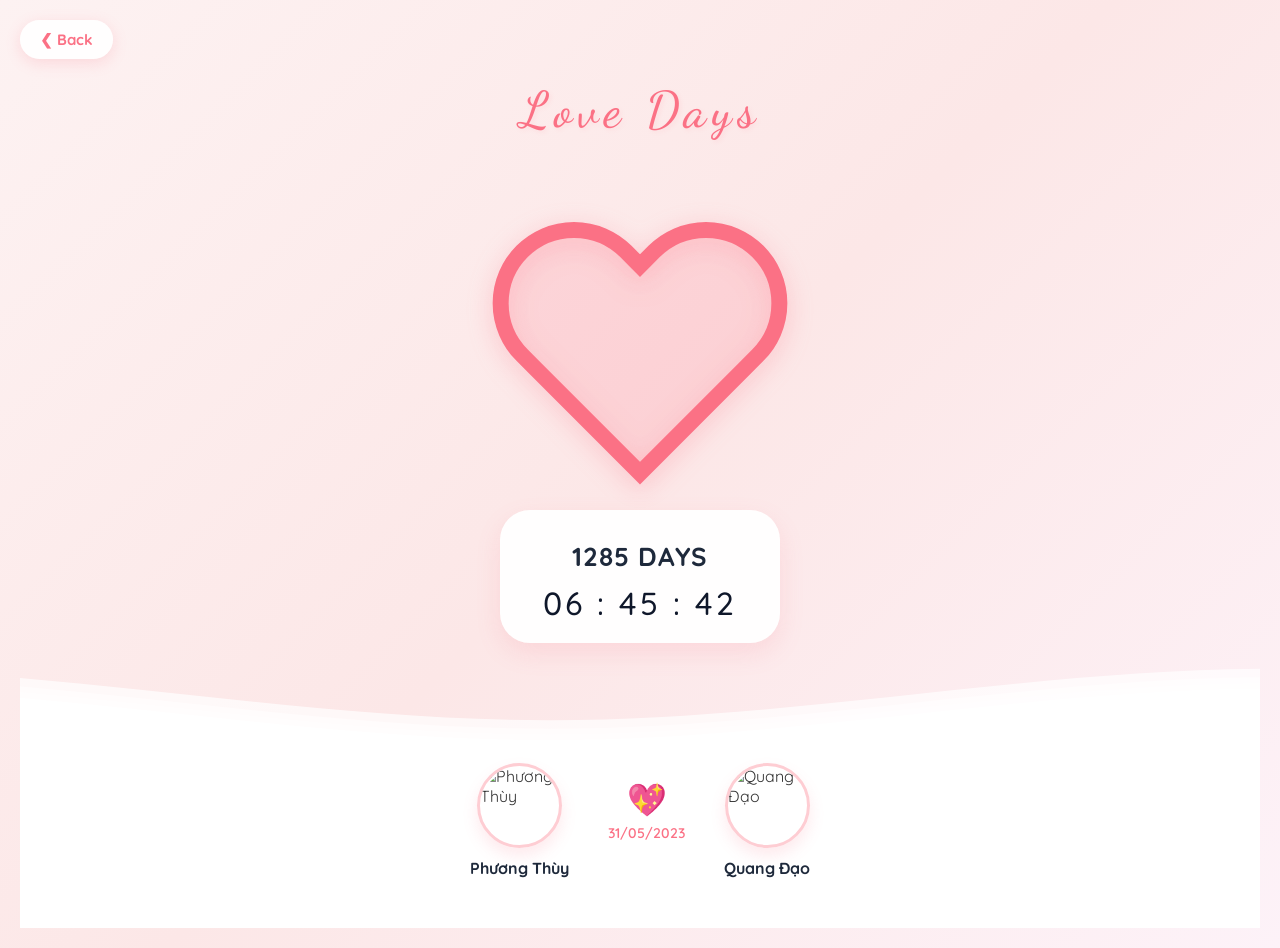
==== commit b8df1515: "update css cache" ====
--- a/days.html
+++ b/days.html
@@ -4,7 +4,7 @@
     <meta charset="UTF-8">
     <meta name="viewport" content="width=device-width, initial-scale=1.0">
     <title>Love Days</title>
-    <link rel="stylesheet" href="style.css">
+    <link rel="stylesheet" href="style.css?v=2">
 </head>
 <body>
     <a href="menu.html" class="back-btn">❮ Back</a>
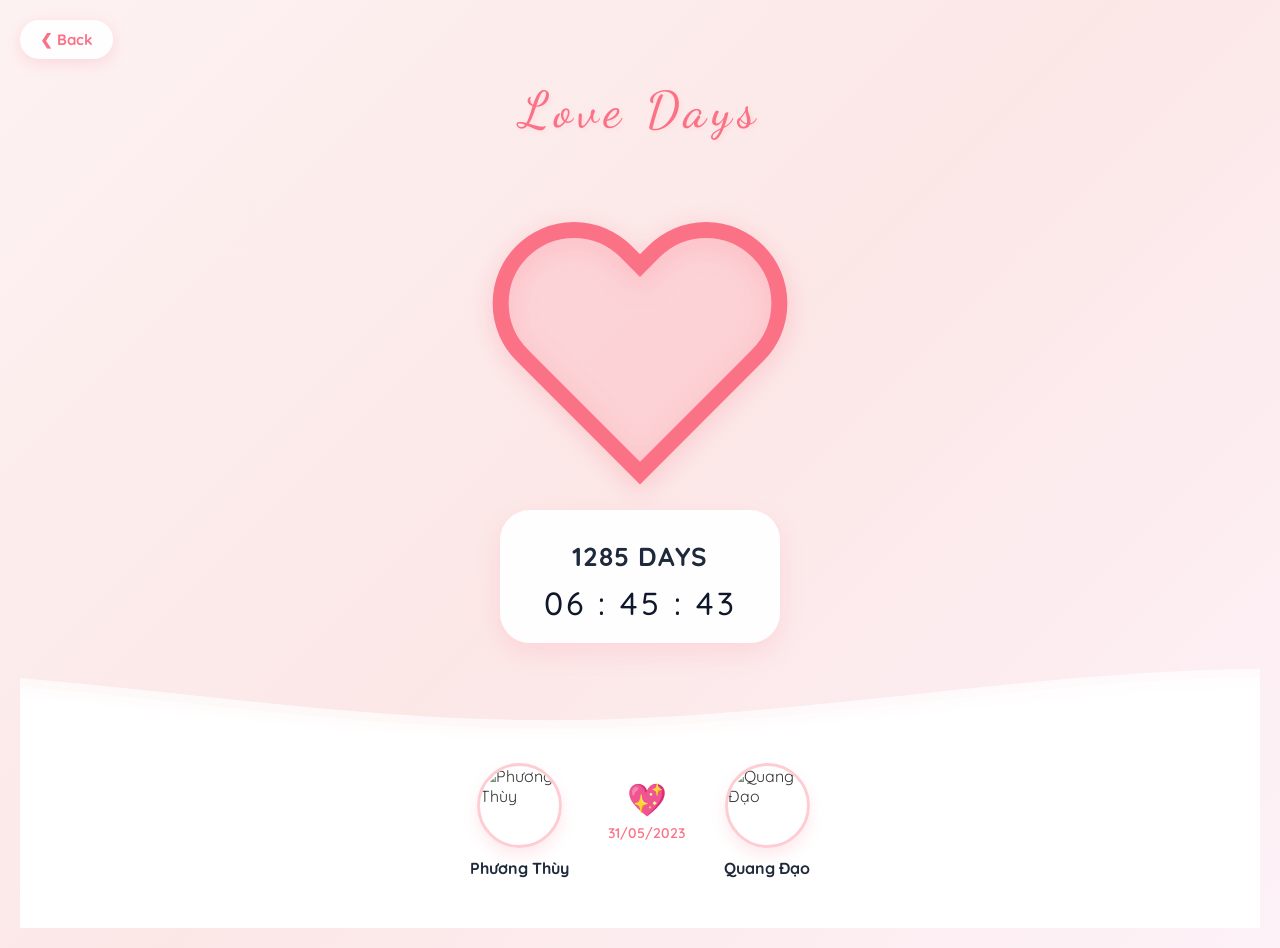
==== commit 12d35ef5: "fix album dt" ====
--- a/days.html
+++ b/days.html
@@ -4,7 +4,7 @@
     <meta charset="UTF-8">
     <meta name="viewport" content="width=device-width, initial-scale=1.0">
     <title>Love Days</title>
-    <link rel="stylesheet" href="style.css?v=2">
+    <link rel="stylesheet" href="style.css?v=3">
 </head>
 <body>
     <a href="menu.html" class="back-btn">❮ Back</a>
--- a/style.css
+++ b/style.css
@@ -994,15 +994,23 @@
 
     /* --- CÁC TRANG CÒN LẠI (Căn lề lại do body đã mất padding) --- */
     .gallery-grid { 
-        grid-template-columns: 1fr; 
-        gap: 20px; 
-        padding: 0 15px; /* Thêm lề riêng cho album */
+        grid-template-columns: repeat(2, 1fr); /* Ép về lại 2 cột ngang */
+        gap: 12px; /* Khoảng cách giữa 2 ảnh hẹp lại một tí */
+        padding: 0 10px; 
         width: 100%; 
     }
-    .polaroid { padding: 12px 12px 25px 12px; }
-    .polaroid:nth-child(odd) { transform: rotate(-2deg); }
-    .polaroid:nth-child(even) { transform: rotate(2deg); }
-    .polaroid p { font-size: 22px; }
+    .polaroid { 
+        padding: 8px 8px 15px 8px; /* Viền trắng thu nhỏ lại cho đỡ thô */
+    }
+    .polaroid:nth-child(odd) { transform: rotate(-1.5deg); }
+    .polaroid:nth-child(even) { transform: rotate(1.5deg); }
+    .polaroid p { 
+        font-family: 'Quicksand', sans-serif !important; /* Đổi sang chữ thường cho dễ đọc */
+        font-size: 13px !important; /* Chữ nhỏ lại cho vừa khung 2 cột */
+        font-weight: 600;
+        line-height: 1.4;
+        margin-top: 5px;
+    }
 
     .envelope { transform: scale(0.8); }
     #full-letter-scene { padding: 70px 10px 30px 10px; }
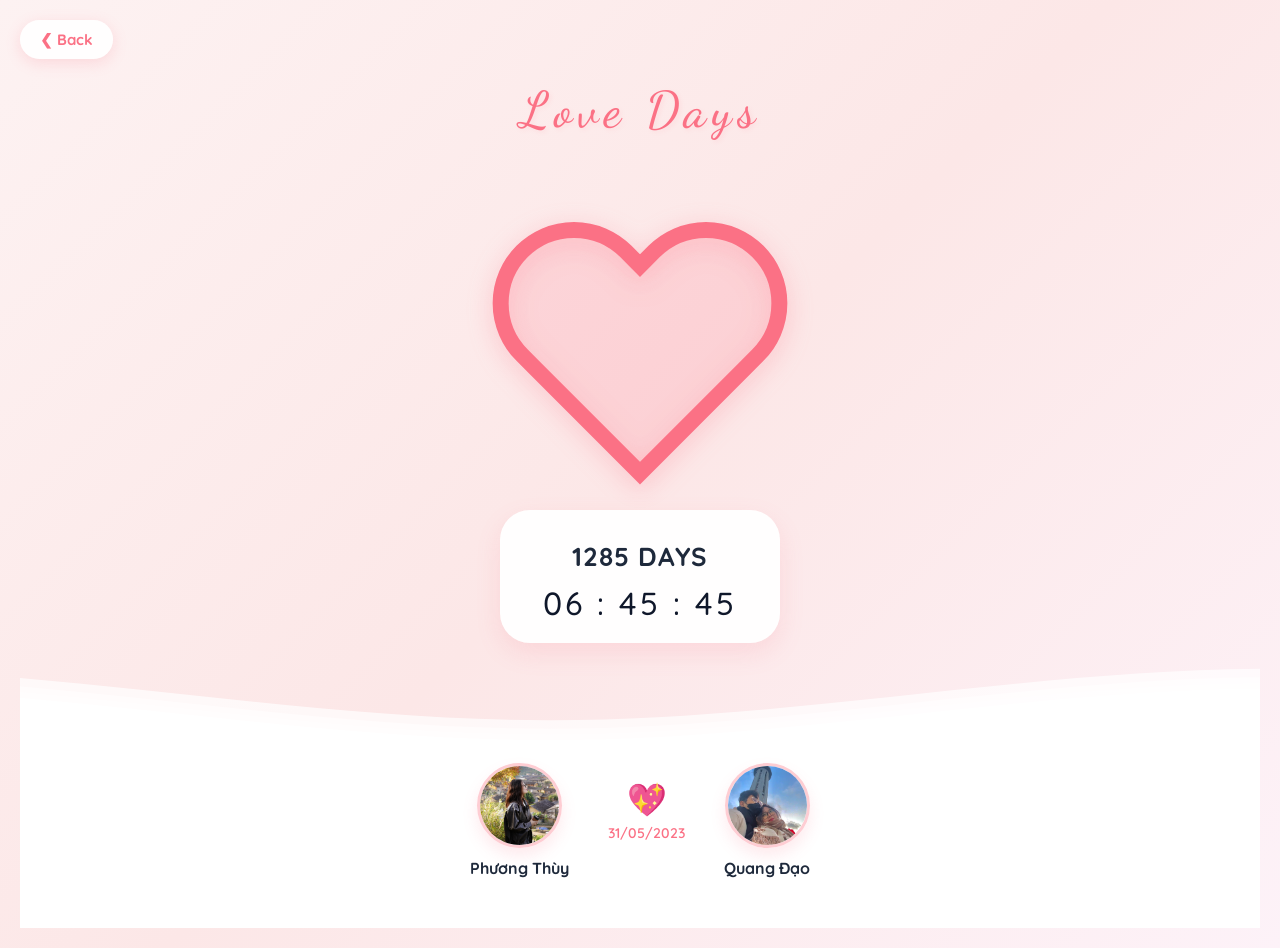
==== commit 823fc73f: "update UI" ====
--- a/days.html
+++ b/days.html
@@ -4,7 +4,7 @@
     <meta charset="UTF-8">
     <meta name="viewport" content="width=device-width, initial-scale=1.0">
     <title>Love Days</title>
-    <link rel="stylesheet" href="style.css?v=3">
+    <link rel="stylesheet" href="style.css?v=4">
 </head>
 <body>
     <a href="menu.html" class="back-btn">❮ Back</a>
@@ -39,7 +39,7 @@
     <div class="bottom-white-section">
         <div class="profiles-container">
             <div class="person">
-                <img src="https://images.unsplash.com/photo-1534528741775-53994a69daeb?w=400&auto=format&fit=crop" alt="Phương Thùy">
+                <img src="Ảnh 1.JPG" alt="Phương Thùy">
                 <div class="person-name">Phương Thùy</div>
             </div>
 
@@ -49,7 +49,7 @@
             </div>
 
             <div class="person">
-                <img src="https://images.unsplash.com/photo-1506794778202-cad84cf45f1d?w=400&auto=format&fit=crop" alt="Quang Đạo">
+                <img src="anh24.png" alt="Quang Đạo">
                 <div class="person-name">Quang Đạo</div>
             </div>
         </div>
--- a/style.css
+++ b/style.css
@@ -883,6 +883,77 @@
     background: #e11d48 !important;
 }
 
+/* ========================================================
+   POPUP PHÓNG TO ẢNH TRANG GALLERY
+   ======================================================== */
+.polaroid {
+    cursor: pointer; /* Biến con trỏ thành hình bàn tay để biết là bấm được */
+}
+
+.image-modal {
+    display: none; /* Ẩn mặc định */
+    position: fixed;
+    z-index: 9999;
+    padding-top: 40px;
+    left: 0;
+    top: 0;
+    width: 100%;
+    height: 100%;
+    background-color: rgba(0, 0, 0, 0.85); /* Nền đen mờ */
+    backdrop-filter: blur(5px);
+    flex-direction: column;
+    align-items: center;
+    justify-content: center;
+}
+
+.modal-content {
+    margin: auto;
+    display: block;
+    max-width: 90%;
+    max-height: 70vh;
+    border-radius: 12px;
+    box-shadow: 0 10px 30px rgba(0,0,0,0.5);
+    animation: zoom 0.3s ease-out;
+}
+
+#caption {
+    margin-top: 20px;
+    width: 80%;
+    text-align: center;
+    color: white;
+    font-family: 'Dancing Script', cursive;
+    font-size: 30px;
+    animation: zoom 0.3s ease-out;
+}
+
+.close-modal {
+    position: absolute;
+    top: 20px;
+    right: 35px;
+    color: #f1f1f1;
+    font-size: 40px;
+    font-weight: bold;
+    transition: 0.3s;
+    cursor: pointer;
+}
+
+.close-modal:hover,
+.close-modal:focus {
+    color: #fb7185;
+}
+
+@keyframes zoom {
+    from {transform:scale(0.6); opacity: 0;}
+    to {transform:scale(1); opacity: 1;}
+}
+
+/* Sửa lại cho điện thoại */
+@media screen and (max-width: 768px) {
+    .modal-content { max-width: 95%; max-height: 60vh; }
+    #caption { font-size: 24px; }
+    .close-modal { top: 15px; right: 25px; }
+}
+
 /* Thêm delay cho nút thứ 4 để nó xuất hiện nối tiếp 3 nút kia */
         a.menu-card:nth-of-type(4) { animation-delay: 0.4s; }
 
@@ -1025,24 +1096,61 @@
     .env-letter-inside h2 { font-size: 24px; }
     .fold-back span { font-size: 28px !important; }
 
-    .timeline-container { padding: 10px 15px; margin-top: 20px; }
+    /* --------------------------------------
+       FIX TRANG TIMELINE: Ép 2 cột trên Mobile
+       -------------------------------------- */
+    .timeline-container { 
+        padding: 10px 0; /* Bỏ lề 2 bên để rộng hết cỡ */
+        margin-top: 10px; 
+    }
+    
+    /* Trả đường thẳng về lại chính giữa màn hình */
+    .timeline-container::after { 
+        left: 50% !important; 
+        margin-left: -2px !important; 
+    }
+
+    /* Ép 2 khối nằm 2 bên, mỗi khối chiếm đúng 50% chiều ngang */
     .milestone { 
-        width: 100%; 
-        padding-left: 55px !important; 
-        padding-right: 0 !important; 
-        text-align: left; 
-    }
-    .timeline-container::after { left: 25px !important; }
-    .milestone::after { 
-        left: 10px !important; 
-        width: 24px !important; 
-        height: 24px !important; 
-        font-size: 10px !important; 
-    }
-    .right { left: 0%; }
-    .content { padding: 15px 15px; }
-    .content h2 { font-size: 22px; }
-    .content p { font-size: 14px; }
+        width: 50% !important; 
+        padding-top: 5px;
+        padding-bottom: 5px;
+    }
+    
+    /* Căn lề khối bên trái */
+    .left { 
+        left: 0; 
+        text-align: right !important; 
+        padding-right: 18px !important; /* Rút ngắn khoảng cách tới đường giữa để ô bự ra */
+        padding-left: 5px !important; 
+    }
+    /* Căn lề khối bên phải */
+    .right { 
+        left: 50% !important; 
+        text-align: left !important; 
+        padding-left: 18px !important; 
+        padding-right: 5px !important;
+    }
+
+    /* Chỉnh lại cái trái tim đập đập nằm ngay chính giữa đường thẳng */
+    .left::after { right: -12px !important; left: auto !important; }
+    .right::after { left: -12px !important; right: auto !important; }
+    .milestone::after {
+        width: 20px !important; 
+        height: 20px !important; 
+        font-size: 8px !important; 
+        top: 15px !important;
+    }
+
+    /* Thu nhỏ hộp nội dung để bớt "cao" và "mập" ngang ra */
+    .content { 
+        padding: 10px 8px !important; /* Ép viền sát lại để có diện tích cho chữ dàn ngang */
+        border-radius: 12px;
+    }
+    .float-icon { font-size: 18px !important; margin-bottom: 2px !important; }
+    .content h2 { font-size: 15px !important; margin-bottom: 2px !important; }
+    .content span { font-size: 11px !important; margin-bottom: 4px !important; }
+    .content p { font-size: 12px !important; line-height: 1.3 !important; }
 }
 
 /* Ép gọn hơn nữa cho mấy con iPhone đời cũ xíu xiu */
